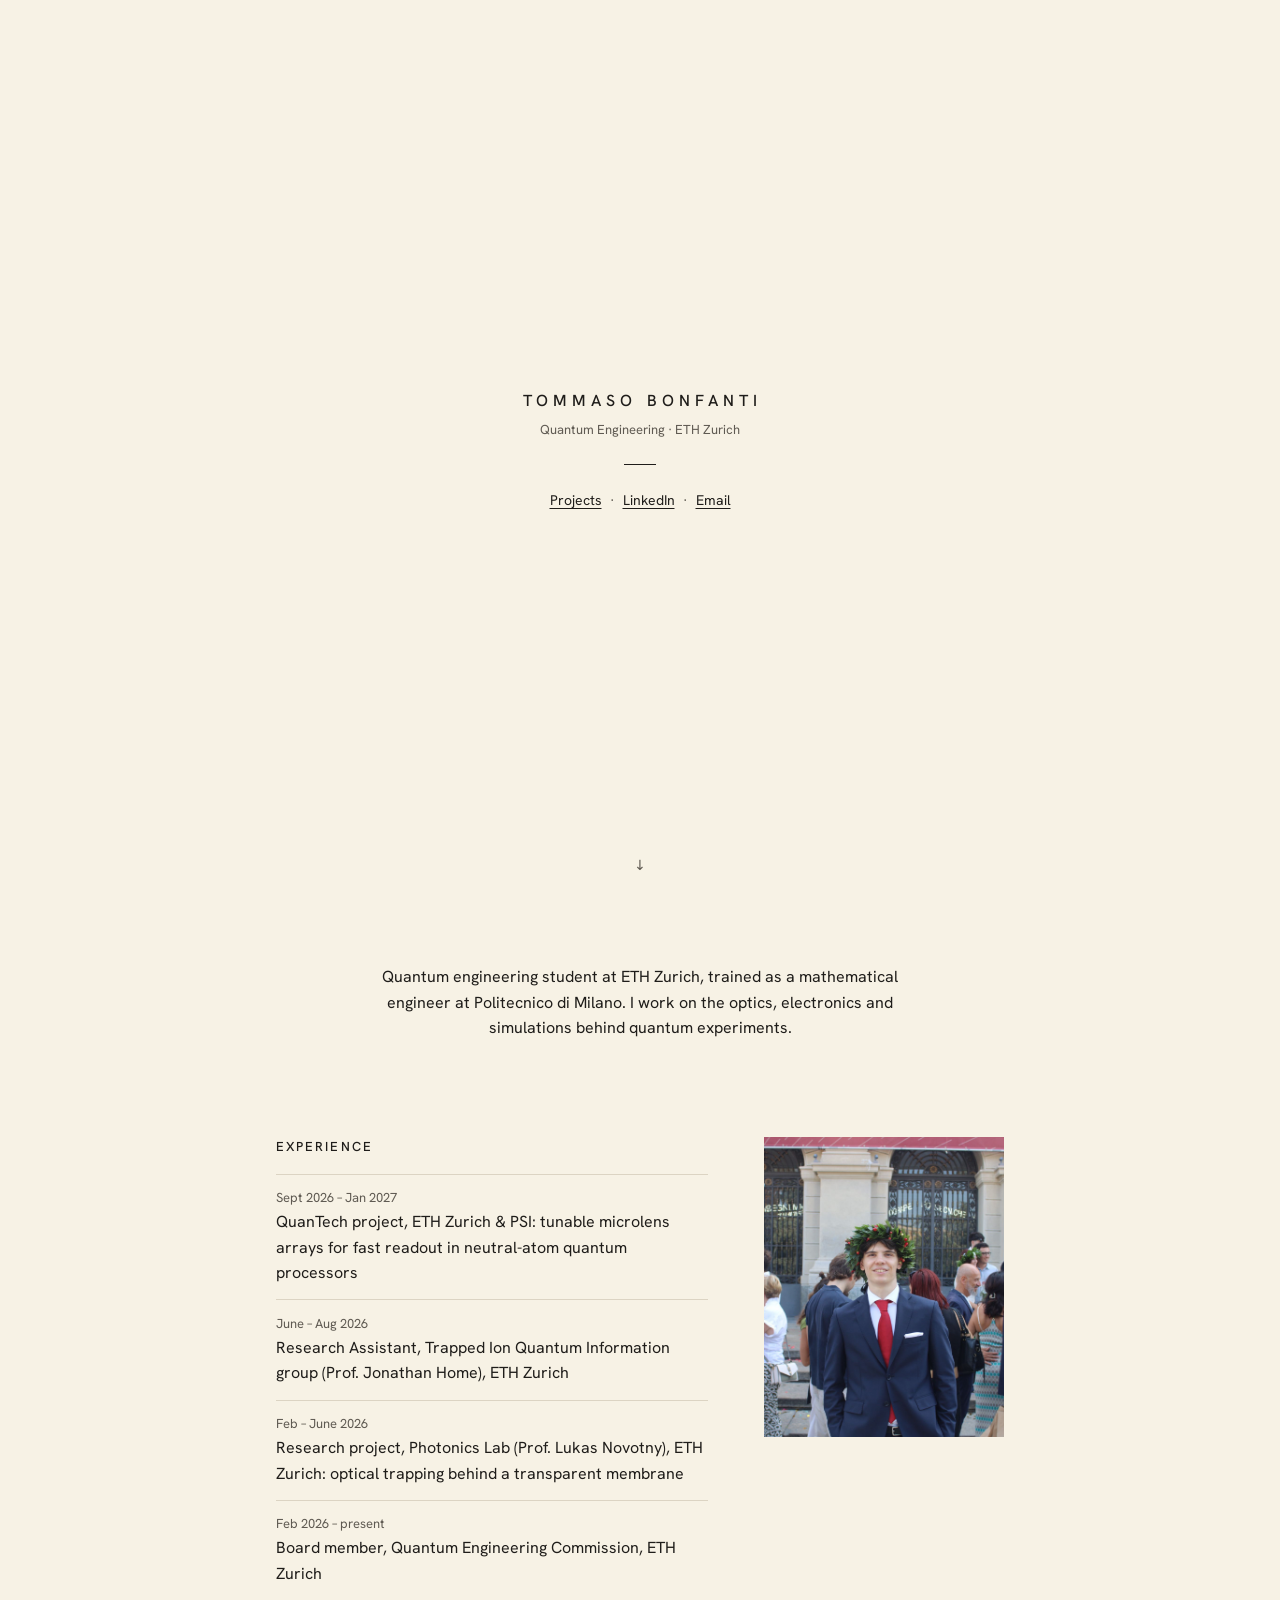
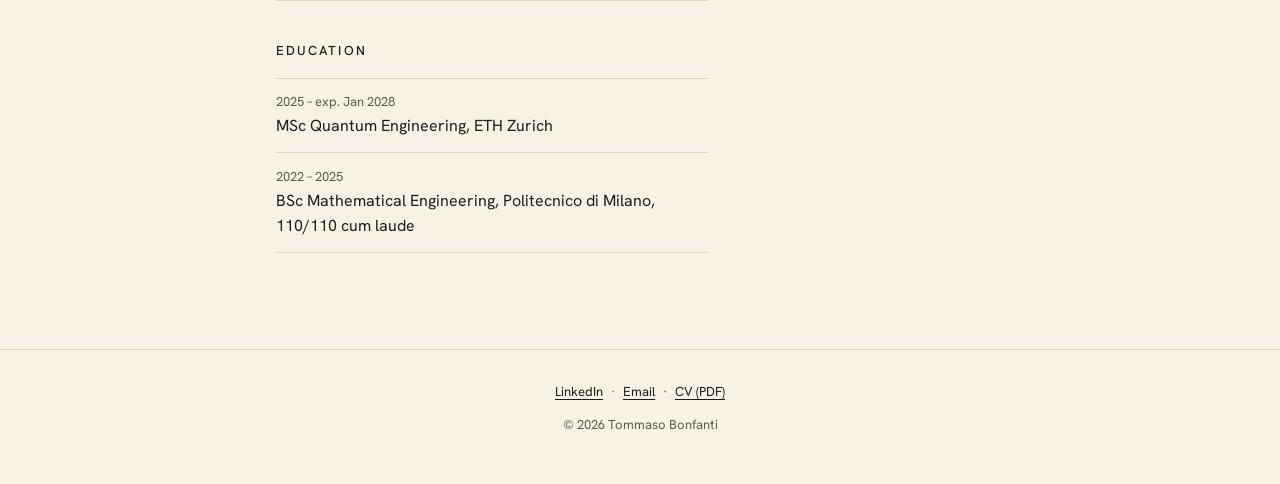
==== index.html @ 506d924e "First version of personal website Co-Authored-By: Claude Opus 5.5 <noreply@anthropic.com>" ====
<!doctype html>
<html lang="en">
<head>
  <meta charset="utf-8">
  <meta name="viewport" content="width=device-width, initial-scale=1">
  <title>Tommaso Bonfanti · Quantum Engineering, ETH Zurich</title>
  <meta name="description" content="Tommaso Bonfanti, quantum engineering student at ETH Zurich.">

  <!-- Link previews (LinkedIn, WhatsApp). TODO: if your GitHub username or domain changes, update the URLs below. -->
  <meta property="og:type" content="website">
  <meta property="og:title" content="Tommaso Bonfanti">
  <meta property="og:description" content="Quantum engineering student at ETH Zurich.">
  <meta property="og:url" content="https://tommasobonfanti.github.io/">
  <meta property="og:image" content="https://tommasobonfanti.github.io/assets/photo.jpg">

  <link rel="icon" href="assets/favicon.svg" type="image/svg+xml">
  <link rel="preconnect" href="https://fonts.googleapis.com">
  <link rel="preconnect" href="https://fonts.gstatic.com" crossorigin>
  <link rel="stylesheet" href="https://fonts.googleapis.com/css2?family=Hanken+Grotesk:wght@400;500&display=swap">
  <link rel="stylesheet" href="style.css">
</head>
<body>

  <!-- Card screen -->
  <header class="card">
    <h1 class="name">Tommaso Bonfanti</h1>
    <p class="role">Quantum Engineering · ETH Zurich</p>
    <hr class="rule">
    <nav aria-label="Main">
      <ul class="links">
        <li><a href="projects.html">Projects</a></li>
        <li><a href="https://linkedin.com/in/tommaso-bonfanti-7701b7268" target="_blank" rel="noopener">LinkedIn</a></li>
        <li><a href="mailto:tbonfanti@ethz.ch">Email</a></li>
      </ul>
    </nav>
    <a class="scroll-hint" href="#bio" aria-label="Scroll to about">↓</a>
  </header>

  <main>
    <!-- Bio -->
    <section class="bio" id="bio" aria-label="About">
      <!-- TODO: this bio is a draft. Rewrite it in your own words. -->
      <p>Quantum engineering student at ETH Zurich, trained as a mathematical engineer at Politecnico di Milano. I work on the optics, electronics and simulations behind quantum experiments.</p>
    </section>

    <!-- Timeline + photo -->
    <div class="about">
      <figure class="photo">
        <img src="assets/photo.jpg" alt="Tommaso Bonfanti wearing a laurel wreath and a navy suit at his graduation from Politecnico di Milano" width="1920" height="1280">
      </figure>

      <div>
        <section class="timeline" aria-labelledby="experience">
          <h2 id="experience">Experience</h2>
          <ol>
            <li>
              <span class="date">Sept 2026 – Jan 2027</span>
              QuanTech project, ETH Zurich &amp; PSI: tunable microlens arrays for fast readout in neutral-atom quantum processors
            </li>
            <li>
              <span class="date">June – Aug 2026</span>
              Research Assistant, Trapped Ion Quantum Information group (Prof. Jonathan Home), ETH Zurich
            </li>
            <li>
              <span class="date">Feb – June 2026</span>
              Research project, Photonics Lab (Prof. Lukas Novotny), ETH Zurich: optical trapping behind a transparent membrane
            </li>
            <li>
              <span class="date">Feb 2026 – present</span>
              Board member, Quantum Engineering Commission, ETH Zurich
            </li>
          </ol>
        </section>

        <section class="timeline" aria-labelledby="education">
          <h2 id="education">Education</h2>
          <ol>
            <li>
              <span class="date">2025 – exp. Jan 2028</span>
              MSc Quantum Engineering, ETH Zurich
            </li>
            <li>
              <span class="date">2022 – 2025</span>
              BSc Mathematical Engineering, Politecnico di Milano, 110/110 cum laude
            </li>
          </ol>
        </section>
      </div>
    </div>
  </main>

  <!-- Footer -->
  <footer class="site-footer">
    <ul class="links">
      <li><a href="https://linkedin.com/in/tommaso-bonfanti-7701b7268" target="_blank" rel="noopener">LinkedIn</a></li>
      <li><a href="mailto:tbonfanti@ethz.ch">Email</a></li>
      <li><a href="assets/cv.pdf">CV (PDF)</a></li>
    </ul>
    <p class="copy">© 2026 Tommaso Bonfanti</p>
  </footer>

</body>
</html>
---- style.css ----
/* ===== Tokens ===== */
:root {
  --paper: #F7F2E5;
  --ink: #1F1D1A;
  --muted: #5F5A52;
  --hairline: #DCD4C3;
  --font: "Hanken Grotesk", system-ui, sans-serif;
}

/* ===== Base ===== */
* { box-sizing: border-box; }

html { -webkit-text-size-adjust: 100%; }

body {
  margin: 0;
  background: var(--paper);
  color: var(--ink);
  font-family: var(--font);
  font-size: 16px;
  font-weight: 400;
  line-height: 1.6;
  /* keeps the footer at the bottom on short pages */
  display: flex;
  flex-direction: column;
  min-height: 100vh;
  min-height: 100svh;
}
main { flex: 1 0 auto; }

img { display: block; max-width: 100%; }

h2 {
  margin: 0 0 1rem;
  font-size: 0.8125rem;
  font-weight: 500;
  letter-spacing: 0.16em;
  text-transform: uppercase;
}

/* ===== Links ===== */
a {
  color: var(--ink);
  text-decoration: underline;
  text-decoration-thickness: 1px;
  text-underline-offset: 3px;
  transition: color 0.15s;
}
a:hover { color: var(--muted); }
a:focus-visible {
  outline: 1px solid var(--ink);
  outline-offset: 3px;
}

.muted { color: var(--muted); }

/* ===== Card screen (home) ===== */
.card {
  position: relative;
  min-height: 100vh;
  min-height: 100svh;
  display: flex;
  flex-direction: column;
  align-items: center;
  justify-content: center;
  padding: 2rem 1rem;
  text-align: center;
}

.name {
  margin: 0;
  font-size: 16px;
  font-weight: 500;
  letter-spacing: 0.32em;
  /* balances the trailing letter-spacing so the name looks centred */
  margin-right: -0.32em;
  text-transform: uppercase;
}

.role {
  margin: 0.35rem 0 0;
  font-size: 13px;
  color: var(--muted);
}

.rule {
  width: 32px;
  height: 0;
  margin: 1.5rem auto;
  border: 0;
  border-top: 1px solid var(--ink);
}

.links {
  margin: 0;
  padding: 0;
  list-style: none;
  display: flex;
  flex-wrap: wrap;
  justify-content: center;
  gap: 0.5rem;
  font-size: 14px;
}
.links li + li::before {
  content: "·";
  margin-right: 0.5rem;
  color: var(--muted);
}

.scroll-hint {
  position: absolute;
  bottom: 1.5rem;
  left: 50%;
  transform: translateX(-50%);
  font-size: 14px;
  color: var(--muted);
  text-decoration: none;
}

/* ===== Bio ===== */
.bio {
  width: 100%;
  max-width: 560px;
  margin: 0 auto;
  padding: 4rem 1rem;
  text-align: center;
}
.bio p { margin: 0; }

/* ===== Timeline + photo ===== */
.about {
  width: 100%;
  max-width: 760px;
  margin: 0 auto;
  padding: 2rem 1rem 6rem;
  display: grid;
  gap: 2.5rem;
}

.photo { margin: 0; }
.photo img {
  width: 100%;
  height: auto;
  aspect-ratio: 4 / 5;
  object-fit: cover;
  object-position: 52% center;
}

.timeline + .timeline { margin-top: 2.5rem; }

.timeline ol {
  margin: 0;
  padding: 0;
  list-style: none;
}
.timeline li {
  padding: 0.85rem 0;
  border-top: 1px solid var(--hairline);
}
.timeline li:last-child { border-bottom: 1px solid var(--hairline); }

.date {
  display: block;
  font-size: 13px;
  color: var(--muted);
}

/* Wide screens: timeline left, photo right */
@media (min-width: 700px) {
  .about {
    grid-template-columns: 1fr 240px;
    gap: 3.5rem;
    align-items: start;
  }
  .photo { order: 2; }
}

/* ===== Projects page ===== */
.page-header {
  padding: 4rem 1rem 0;
  text-align: center;
}
.page-header .name {
  font-size: 14px;
}
.page-header a { text-decoration: none; }
.page-header .rule { margin-bottom: 0; }

.projects {
  width: 100%;
  max-width: 560px;
  margin: 0 auto;
  padding: 4rem 1rem 6rem;
}
.projects h1 {
  margin: 0 0 1rem;
  font-size: 0.8125rem;
  font-weight: 500;
  letter-spacing: 0.16em;
  text-transform: uppercase;
}
.project-list {
  margin: 0;
  padding: 0;
  list-style: none;
}
.project {
  padding: 1rem 0;
  border-top: 1px solid var(--hairline);
}
.project h2 {
  margin: 0;
  font-size: 16px;
  letter-spacing: 0;
  text-transform: none;
}
.project p { margin: 0; }

/* ===== Footer ===== */
.site-footer {
  padding: 2rem 1rem 3rem;
  border-top: 1px solid var(--hairline);
  text-align: center;
  font-size: 13px;
}
.site-footer .links { font-size: 13px; }
.site-footer .copy {
  margin: 0.75rem 0 0;
  color: var(--muted);
}
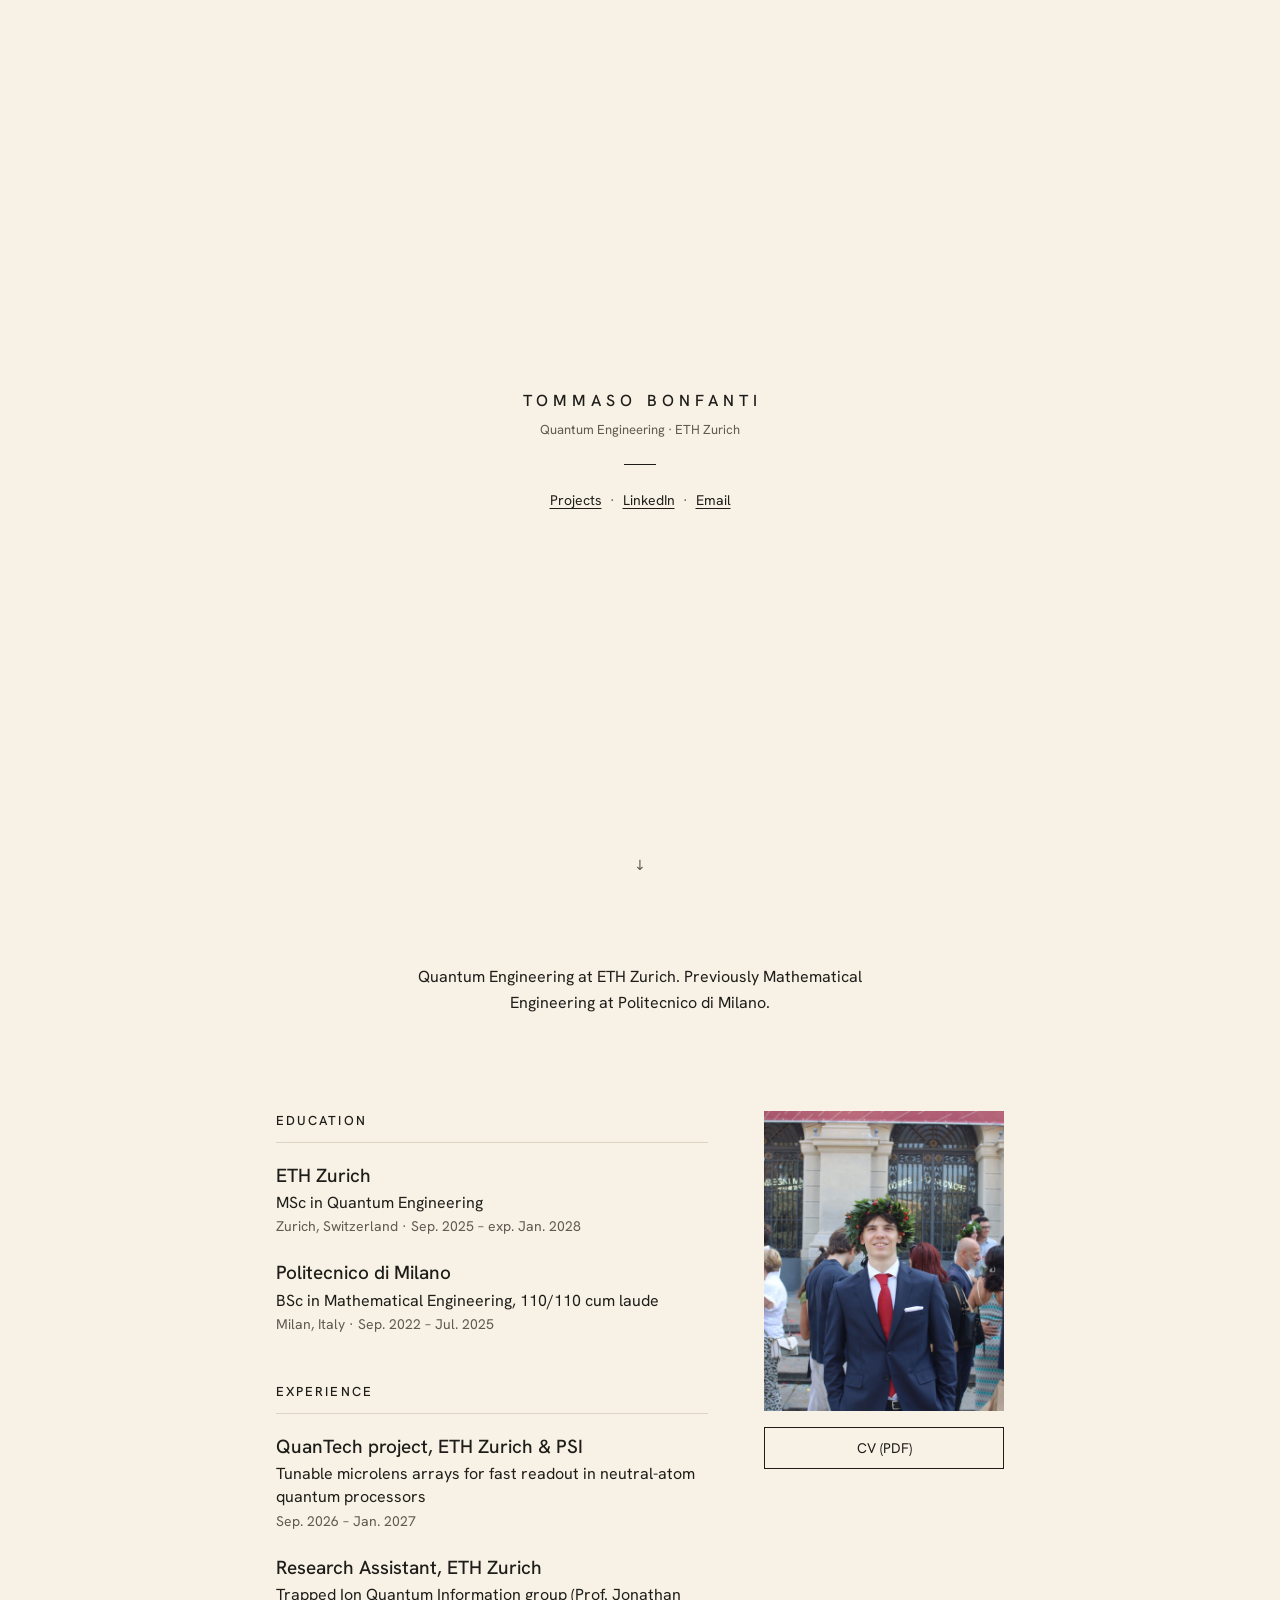
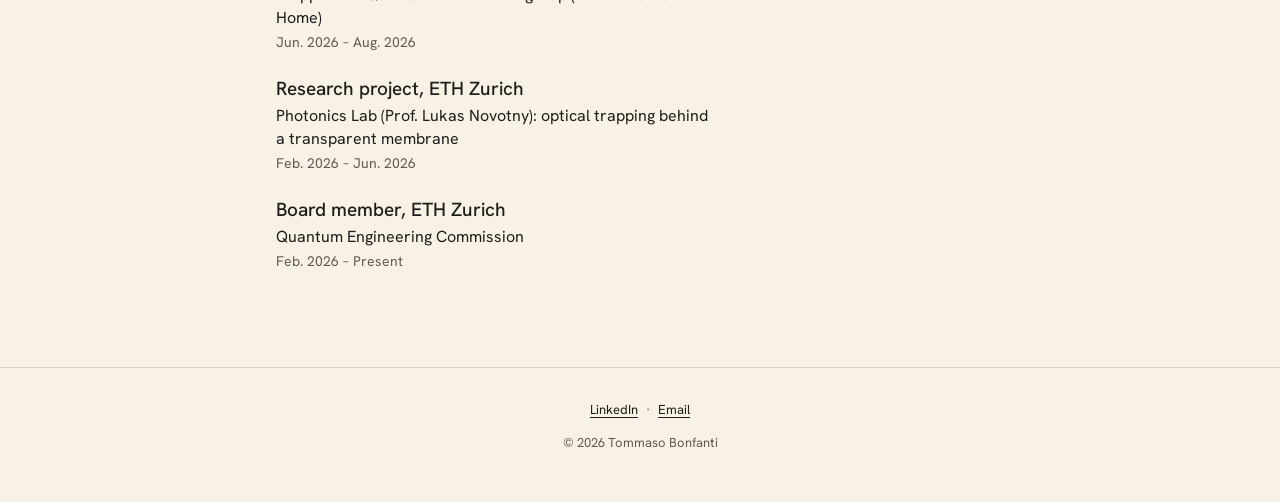
==== commit 0f2cc434: "Shorter bio, education first with clearer hierarchy, CV button under photo Co-Authored-By: Claude Op" ====
--- a/index.html
+++ b/index.html
@@ -39,49 +39,56 @@
   <main>
     <!-- Bio -->
     <section class="bio" id="bio" aria-label="About">
-      <!-- TODO: this bio is a draft. Rewrite it in your own words. -->
-      <p>Quantum engineering student at ETH Zurich, trained as a mathematical engineer at Politecnico di Milano. I work on the optics, electronics and simulations behind quantum experiments.</p>
+      <p>Quantum Engineering at ETH Zurich. Previously Mathematical Engineering at Politecnico di Milano.</p>
     </section>
 
     <!-- Timeline + photo -->
     <div class="about">
-      <figure class="photo">
+      <div class="photo">
         <img src="assets/photo.jpg" alt="Tommaso Bonfanti wearing a laurel wreath and a navy suit at his graduation from Politecnico di Milano" width="1920" height="1280">
-      </figure>
+        <a class="button" href="assets/cv.pdf">CV (PDF)</a>
+      </div>
 
       <div>
+        <!-- Each entry: title (place or role), detail line, then muted place · dates -->
+        <section class="timeline" aria-labelledby="education">
+          <h2 id="education">Education</h2>
+          <ol>
+            <li>
+              <h3>ETH Zurich</h3>
+              <p>MSc in Quantum Engineering</p>
+              <p class="meta">Zurich, Switzerland · Sep. 2025 – exp. Jan. 2028</p>
+            </li>
+            <li>
+              <h3>Politecnico di Milano</h3>
+              <p>BSc in Mathematical Engineering, 110/110 cum laude</p>
+              <p class="meta">Milan, Italy · Sep. 2022 – Jul. 2025</p>
+            </li>
+          </ol>
+        </section>
+
         <section class="timeline" aria-labelledby="experience">
           <h2 id="experience">Experience</h2>
           <ol>
             <li>
-              <span class="date">Sept 2026 – Jan 2027</span>
-              QuanTech project, ETH Zurich &amp; PSI: tunable microlens arrays for fast readout in neutral-atom quantum processors
+              <h3>QuanTech project, ETH Zurich &amp; PSI</h3>
+              <p>Tunable microlens arrays for fast readout in neutral-atom quantum processors</p>
+              <p class="meta">Sep. 2026 – Jan. 2027</p>
             </li>
             <li>
-              <span class="date">June – Aug 2026</span>
-              Research Assistant, Trapped Ion Quantum Information group (Prof. Jonathan Home), ETH Zurich
+              <h3>Research Assistant, ETH Zurich</h3>
+              <p>Trapped Ion Quantum Information group (Prof. Jonathan Home)</p>
+              <p class="meta">Jun. 2026 – Aug. 2026</p>
             </li>
             <li>
-              <span class="date">Feb – June 2026</span>
-              Research project, Photonics Lab (Prof. Lukas Novotny), ETH Zurich: optical trapping behind a transparent membrane
+              <h3>Research project, ETH Zurich</h3>
+              <p>Photonics Lab (Prof. Lukas Novotny): optical trapping behind a transparent membrane</p>
+              <p class="meta">Feb. 2026 – Jun. 2026</p>
             </li>
             <li>
-              <span class="date">Feb 2026 – present</span>
-              Board member, Quantum Engineering Commission, ETH Zurich
-            </li>
-          </ol>
-        </section>
-
-        <section class="timeline" aria-labelledby="education">
-          <h2 id="education">Education</h2>
-          <ol>
-            <li>
-              <span class="date">2025 – exp. Jan 2028</span>
-              MSc Quantum Engineering, ETH Zurich
-            </li>
-            <li>
-              <span class="date">2022 – 2025</span>
-              BSc Mathematical Engineering, Politecnico di Milano, 110/110 cum laude
+              <h3>Board member, ETH Zurich</h3>
+              <p>Quantum Engineering Commission</p>
+              <p class="meta">Feb. 2026 – Present</p>
             </li>
           </ol>
         </section>
@@ -94,7 +101,6 @@
     <ul class="links">
       <li><a href="https://linkedin.com/in/tommaso-bonfanti-7701b7268" target="_blank" rel="noopener">LinkedIn</a></li>
       <li><a href="mailto:tbonfanti@ethz.ch">Email</a></li>
-      <li><a href="assets/cv.pdf">CV (PDF)</a></li>
     </ul>
     <p class="copy">© 2026 Tommaso Bonfanti</p>
   </footer>
--- a/style.css
+++ b/style.css
@@ -146,23 +146,50 @@
   object-position: 52% center;
 }
 
-.timeline + .timeline { margin-top: 2.5rem; }
+.timeline + .timeline { margin-top: 3rem; }
+.timeline h2 {
+  padding-bottom: 0.6rem;
+  border-bottom: 1px solid var(--hairline);
+  margin-bottom: 1.25rem;
+}
 
 .timeline ol {
   margin: 0;
   padding: 0;
   list-style: none;
 }
-.timeline li {
-  padding: 0.85rem 0;
-  border-top: 1px solid var(--hairline);
-}
-.timeline li:last-child { border-bottom: 1px solid var(--hairline); }
-
-.date {
+.timeline li + li { margin-top: 1.5rem; }
+
+/* Three levels: title, detail, muted place · dates */
+.timeline h3 {
+  margin: 0;
+  font-size: 19px;
+  font-weight: 500;
+  line-height: 1.35;
+}
+.timeline p {
+  margin: 0.15rem 0 0;
+  line-height: 1.45;
+}
+.timeline .meta {
+  font-size: 14px;
+  color: var(--muted);
+}
+
+/* CV button under the photo */
+.button {
   display: block;
-  font-size: 13px;
-  color: var(--muted);
+  margin-top: 1rem;
+  padding: 0.55rem 1rem;
+  border: 1px solid var(--ink);
+  font-size: 14px;
+  text-align: center;
+  text-decoration: none;
+  transition: color 0.15s, border-color 0.15s;
+}
+.button:hover {
+  color: var(--muted);
+  border-color: var(--muted);
 }
 
 /* Wide screens: timeline left, photo right */
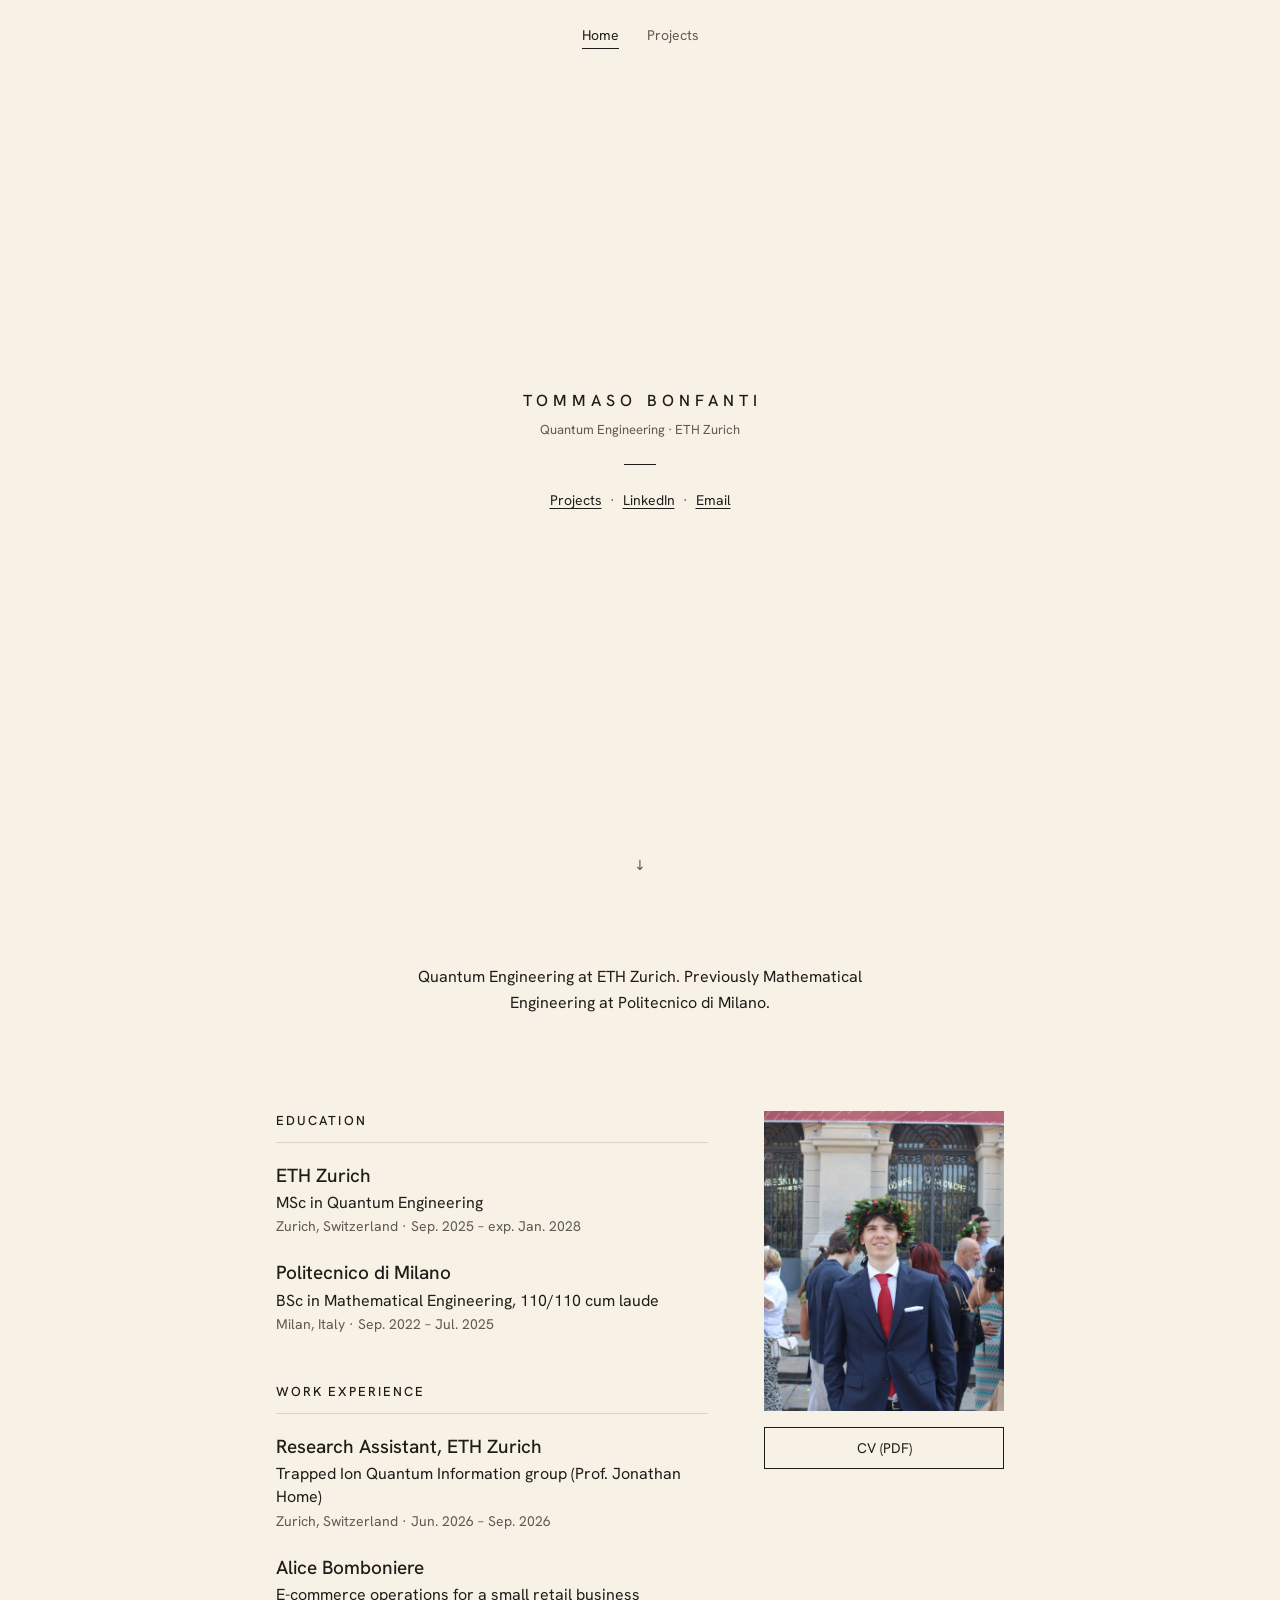
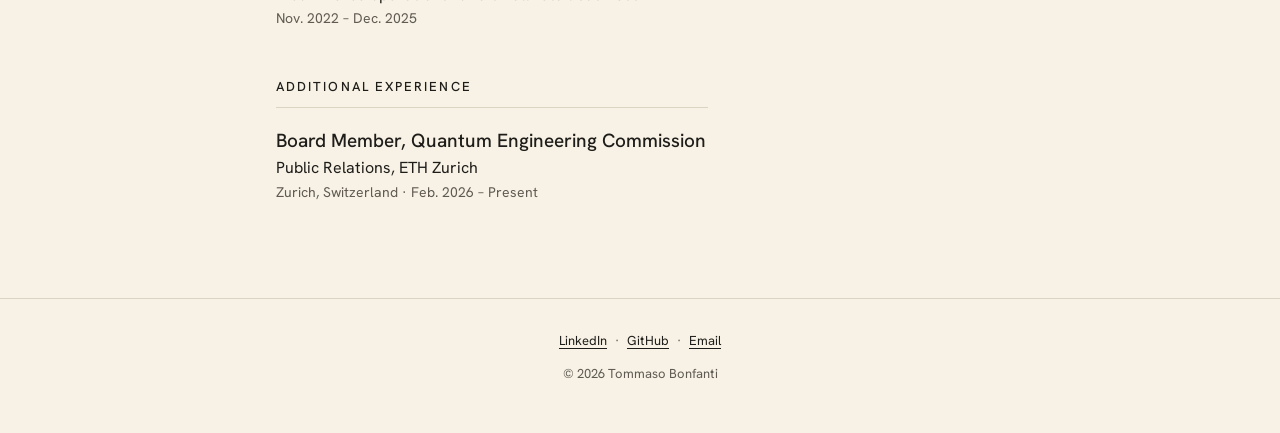
==== commit dc58039c: "Add Home/Projects tabs, GitHub link, split work and additional experience Research projects move to " ====
--- a/index.html
+++ b/index.html
@@ -20,6 +20,12 @@
   <link rel="stylesheet" href="style.css">
 </head>
 <body>
+
+  <!-- Tabs -->
+  <nav class="tabs" aria-label="Pages">
+    <a href="index.html" aria-current="page">Home</a>
+    <a href="projects.html">Projects</a>
+  </nav>
 
   <!-- Card screen -->
   <header class="card">
@@ -67,28 +73,29 @@
           </ol>
         </section>
 
-        <section class="timeline" aria-labelledby="experience">
-          <h2 id="experience">Experience</h2>
+        <section class="timeline" aria-labelledby="work">
+          <h2 id="work">Work experience</h2>
           <ol>
-            <li>
-              <h3>QuanTech project, ETH Zurich &amp; PSI</h3>
-              <p>Tunable microlens arrays for fast readout in neutral-atom quantum processors</p>
-              <p class="meta">Sep. 2026 – Jan. 2027</p>
-            </li>
             <li>
               <h3>Research Assistant, ETH Zurich</h3>
               <p>Trapped Ion Quantum Information group (Prof. Jonathan Home)</p>
-              <p class="meta">Jun. 2026 – Aug. 2026</p>
+              <p class="meta">Zurich, Switzerland · Jun. 2026 – Sep. 2026</p>
             </li>
             <li>
-              <h3>Research project, ETH Zurich</h3>
-              <p>Photonics Lab (Prof. Lukas Novotny): optical trapping behind a transparent membrane</p>
-              <p class="meta">Feb. 2026 – Jun. 2026</p>
+              <h3>Alice Bomboniere</h3>
+              <p>E-commerce operations for a small retail business</p>
+              <p class="meta">Nov. 2022 – Dec. 2025</p>
             </li>
+          </ol>
+        </section>
+
+        <section class="timeline" aria-labelledby="additional">
+          <h2 id="additional">Additional experience</h2>
+          <ol>
             <li>
-              <h3>Board member, ETH Zurich</h3>
-              <p>Quantum Engineering Commission</p>
-              <p class="meta">Feb. 2026 – Present</p>
+              <h3>Board Member, Quantum Engineering Commission</h3>
+              <p>Public Relations, ETH Zurich</p>
+              <p class="meta">Zurich, Switzerland · Feb. 2026 – Present</p>
             </li>
           </ol>
         </section>
@@ -100,6 +107,7 @@
   <footer class="site-footer">
     <ul class="links">
       <li><a href="https://linkedin.com/in/tommaso-bonfanti-7701b7268" target="_blank" rel="noopener">LinkedIn</a></li>
+      <li><a href="https://github.com/tommasobonfanti" target="_blank" rel="noopener">GitHub</a></li>
       <li><a href="mailto:tbonfanti@ethz.ch">Email</a></li>
     </ul>
     <p class="copy">© 2026 Tommaso Bonfanti</p>
--- a/style.css
+++ b/style.css
@@ -53,6 +53,30 @@
 }
 
 .muted { color: var(--muted); }
+
+/* ===== Tabs (top of every page) ===== */
+.tabs {
+  position: absolute;
+  top: 1.5rem;
+  left: 0;
+  right: 0;
+  z-index: 1;
+  display: flex;
+  justify-content: center;
+  gap: 1.75rem;
+  font-size: 14px;
+}
+.tabs a {
+  color: var(--muted);
+  text-decoration: none;
+  padding-bottom: 2px;
+  border-bottom: 1px solid transparent;
+}
+.tabs a:hover { color: var(--ink); }
+.tabs a[aria-current="page"] {
+  color: var(--ink);
+  border-bottom-color: var(--ink);
+}
 
 /* ===== Card screen (home) ===== */
 .card {
@@ -204,7 +228,7 @@
 
 /* ===== Projects page ===== */
 .page-header {
-  padding: 4rem 1rem 0;
+  padding: 5rem 1rem 0;
   text-align: center;
 }
 .page-header .name {
@@ -231,17 +255,29 @@
   padding: 0;
   list-style: none;
 }
-.project {
-  padding: 1rem 0;
-  border-top: 1px solid var(--hairline);
-}
+.projects h1 {
+  padding-bottom: 0.6rem;
+  border-bottom: 1px solid var(--hairline);
+  margin-bottom: 1.25rem;
+}
+.project + .project { margin-top: 1.5rem; }
+/* Same three levels as the home timeline */
 .project h2 {
   margin: 0;
-  font-size: 16px;
+  font-size: 19px;
+  font-weight: 500;
+  line-height: 1.35;
   letter-spacing: 0;
   text-transform: none;
 }
-.project p { margin: 0; }
+.project p {
+  margin: 0.15rem 0 0;
+  line-height: 1.45;
+}
+.project .meta {
+  font-size: 14px;
+  color: var(--muted);
+}
 
 /* ===== Footer ===== */
 .site-footer {
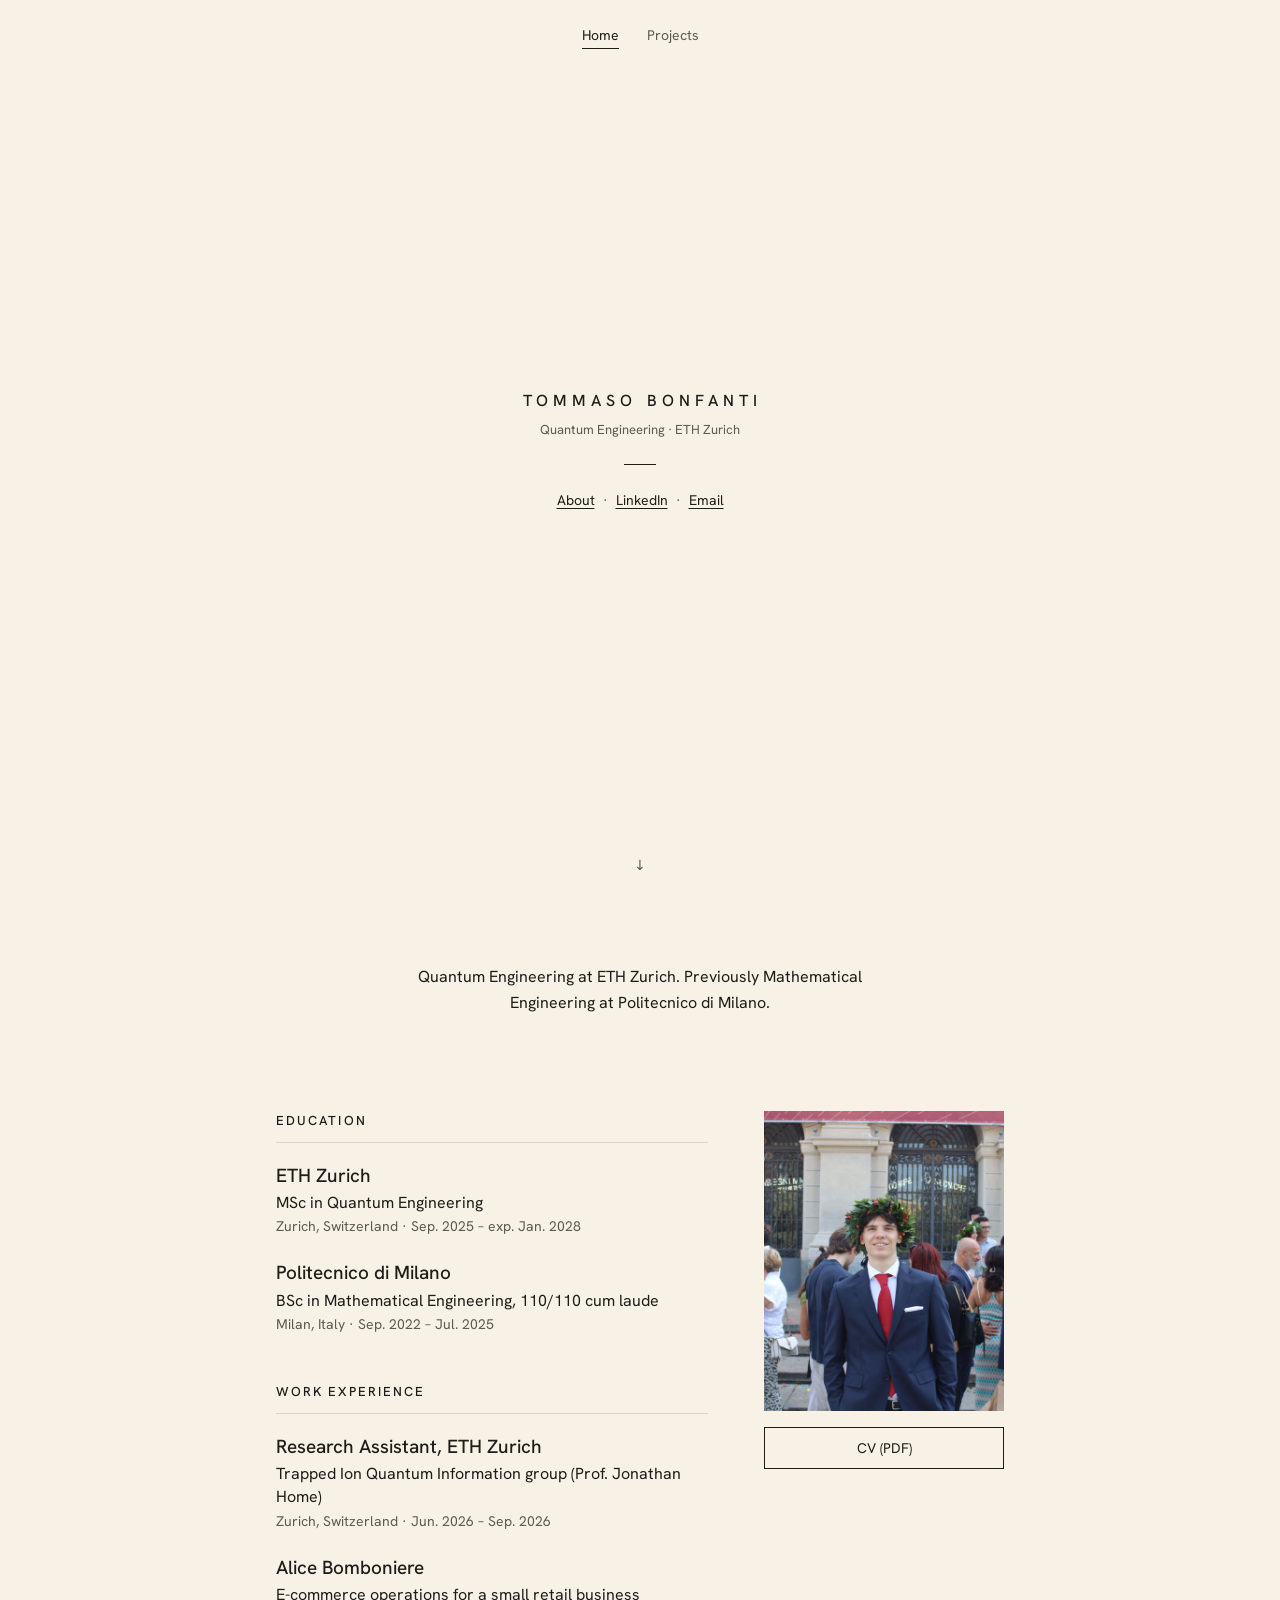
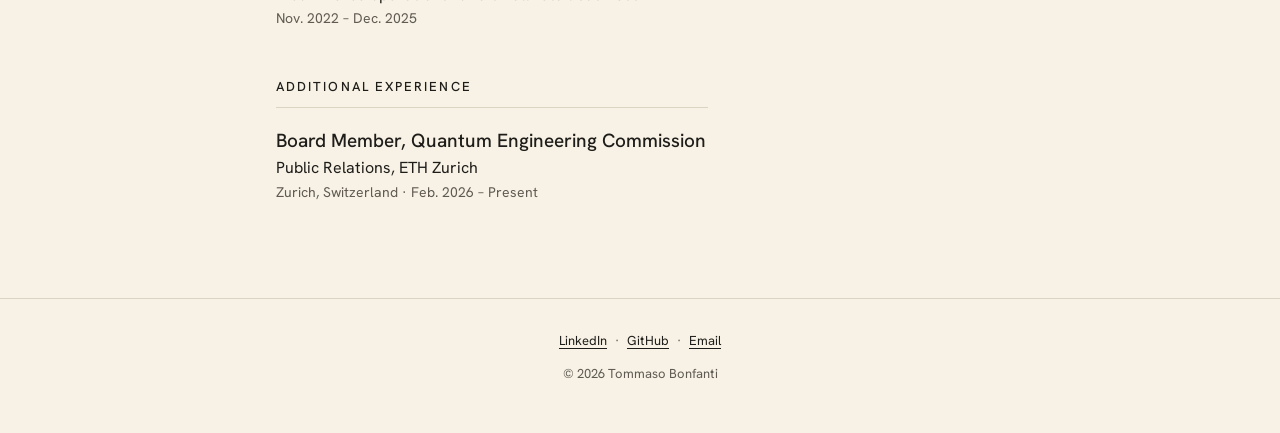
==== commit 188c4aad: "Card link scrolls to the bio instead of duplicating the Projects tab Co-Authored-By: Claude Opus 5.5" ====
--- a/index.html
+++ b/index.html
@@ -34,7 +34,7 @@
     <hr class="rule">
     <nav aria-label="Main">
       <ul class="links">
-        <li><a href="projects.html">Projects</a></li>
+        <li><a href="#bio">About</a></li>
         <li><a href="https://linkedin.com/in/tommaso-bonfanti-7701b7268" target="_blank" rel="noopener">LinkedIn</a></li>
         <li><a href="mailto:tbonfanti@ethz.ch">Email</a></li>
       </ul>
--- a/style.css
+++ b/style.css
@@ -11,6 +11,10 @@
 * { box-sizing: border-box; }
 
 html { -webkit-text-size-adjust: 100%; }
+/* smooth scroll for the "About" link, unless the visitor prefers less motion */
+@media (prefers-reduced-motion: no-preference) {
+  html { scroll-behavior: smooth; }
+}
 
 body {
   margin: 0;
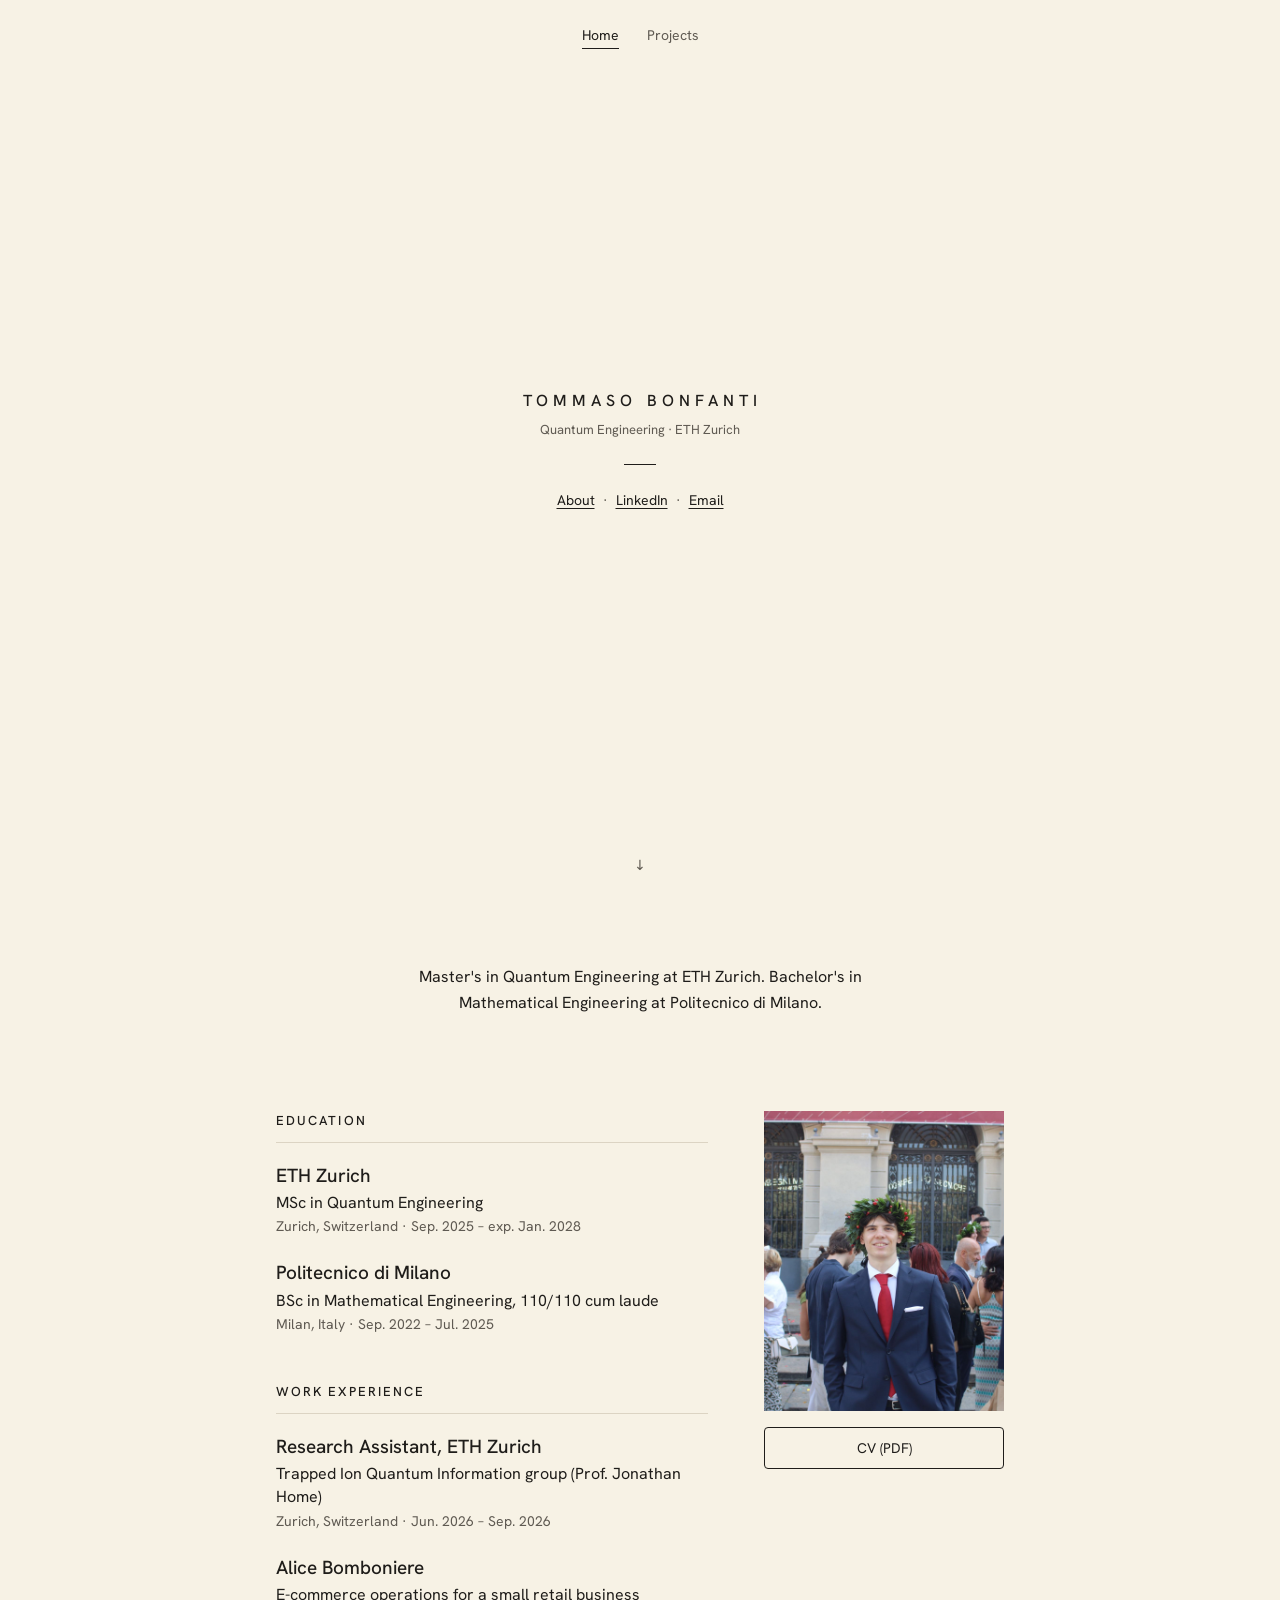
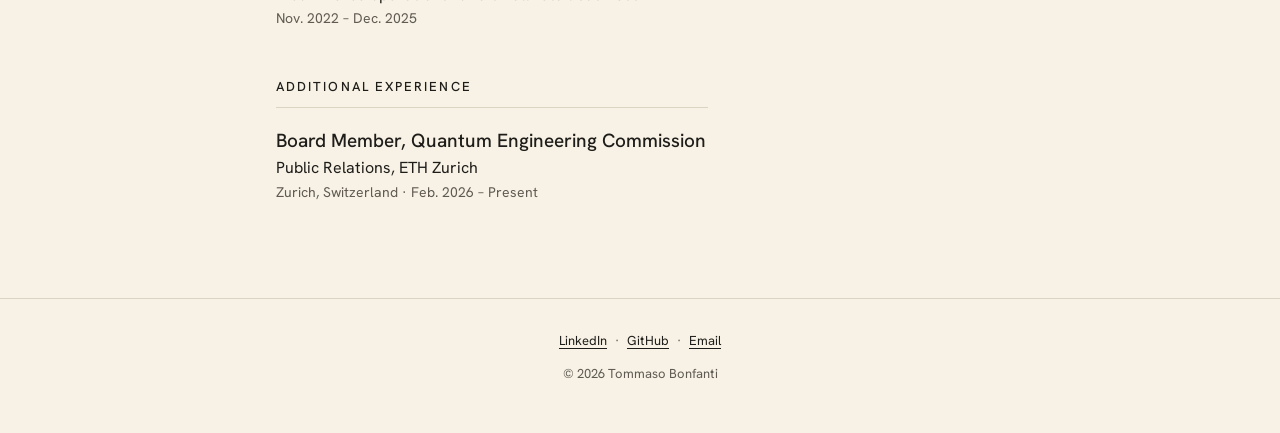
==== commit bb137ddb: "Bio wording, CV button fills on hover with rounded corners Co-Authored-By: Claude Opus 5.5 <noreply@" ====
--- a/index.html
+++ b/index.html
@@ -45,7 +45,7 @@
   <main>
     <!-- Bio -->
     <section class="bio" id="bio" aria-label="About">
-      <p>Quantum Engineering at ETH Zurich. Previously Mathematical Engineering at Politecnico di Milano.</p>
+      <p>Master's in Quantum Engineering at ETH Zurich. Bachelor's in Mathematical Engineering at Politecnico di Milano.</p>
     </section>
 
     <!-- Timeline + photo -->
--- a/style.css
+++ b/style.css
@@ -210,14 +210,16 @@
   margin-top: 1rem;
   padding: 0.55rem 1rem;
   border: 1px solid var(--ink);
+  border-radius: 4px;
   font-size: 14px;
   text-align: center;
   text-decoration: none;
-  transition: color 0.15s, border-color 0.15s;
-}
+  transition: color 0.15s, background-color 0.15s;
+}
+/* on hover the button fills with ink */
 .button:hover {
-  color: var(--muted);
-  border-color: var(--muted);
+  color: var(--paper);
+  background-color: var(--ink);
 }
 
 /* Wide screens: timeline left, photo right */
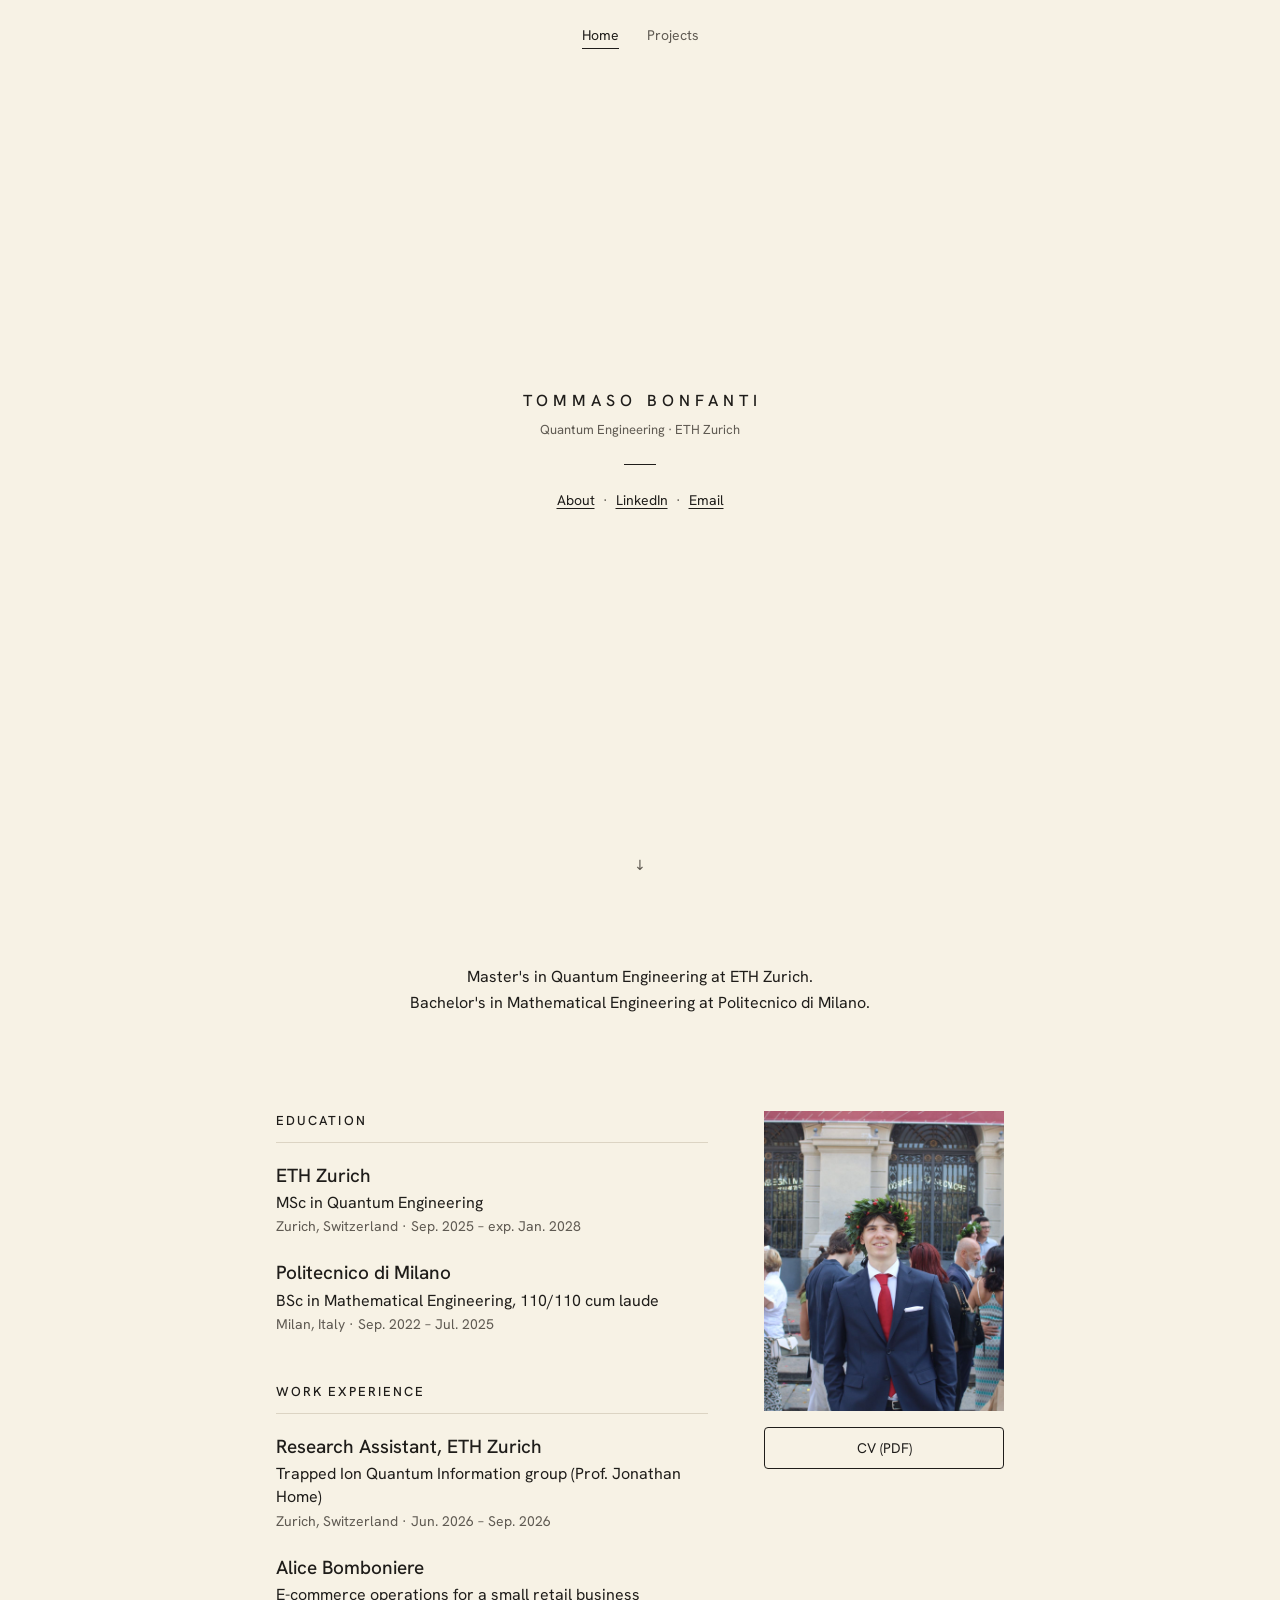
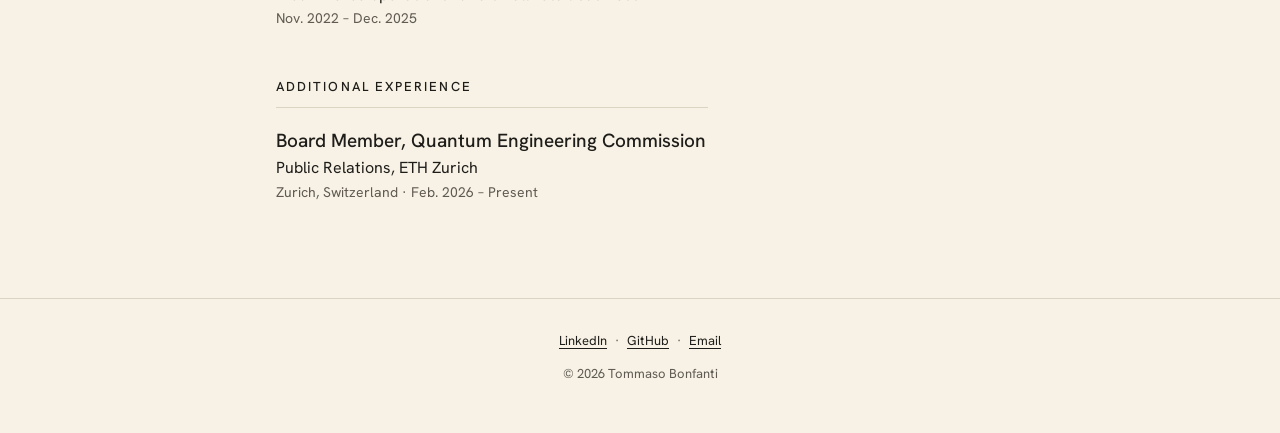
==== commit bd987d67: "Bio: degrees on separate lines Co-Authored-By: Claude Opus 5.5 <noreply@anthropic.com>" ====
--- a/index.html
+++ b/index.html
@@ -45,7 +45,8 @@
   <main>
     <!-- Bio -->
     <section class="bio" id="bio" aria-label="About">
-      <p>Master's in Quantum Engineering at ETH Zurich. Bachelor's in Mathematical Engineering at Politecnico di Milano.</p>
+      <p>Master's in Quantum Engineering at ETH Zurich.<br>
+        Bachelor's in Mathematical Engineering at Politecnico di Milano.</p>
     </section>
 
     <!-- Timeline + photo -->
